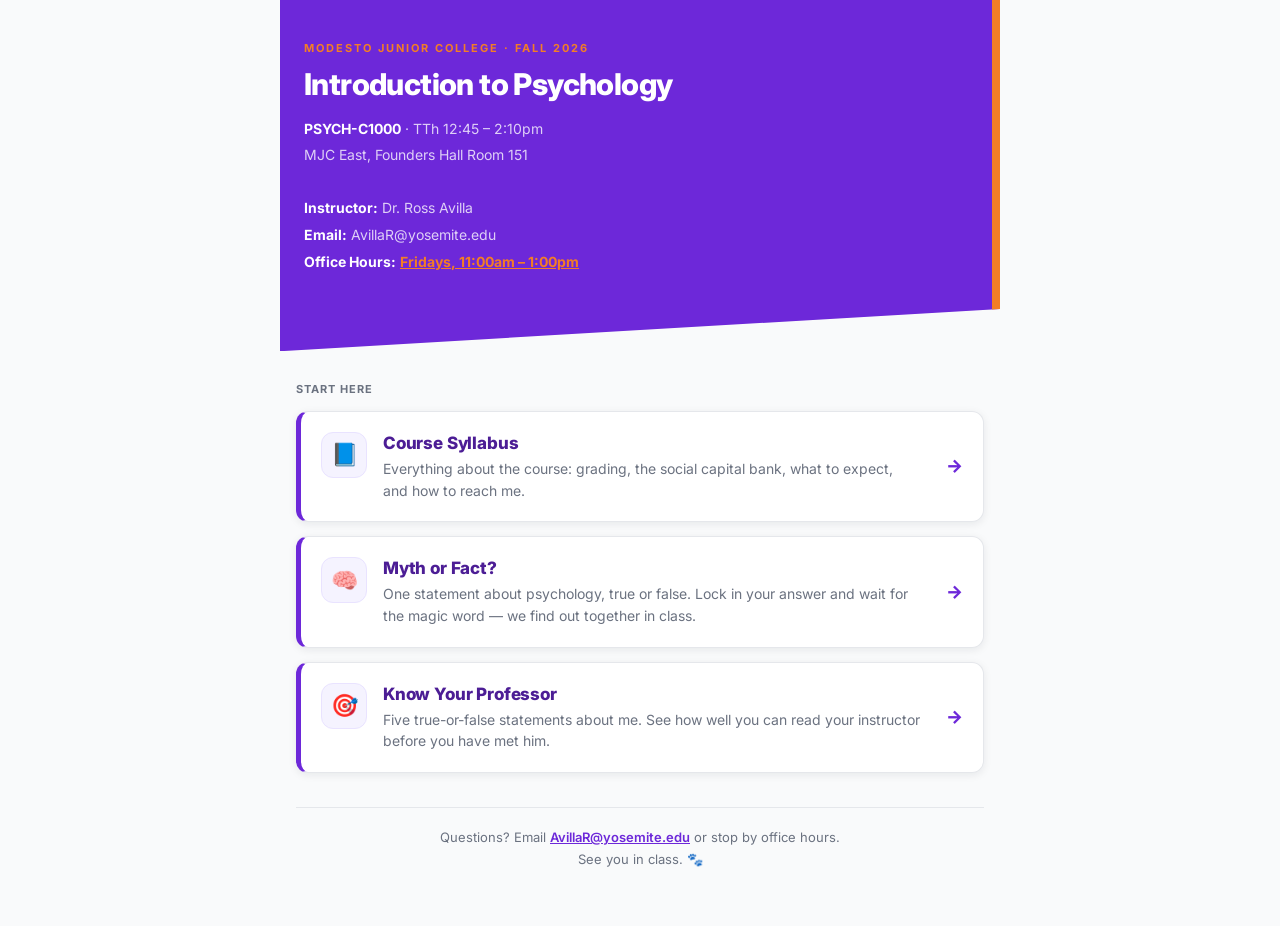
==== index.html @ 6e70d526 "Add a course home page at the site root GitHub Pages serves this repo from the root of main, but the" ====
<!DOCTYPE html>
<html lang="en">
<head>
<meta charset="utf-8">
<meta name="viewport" content="width=device-width, initial-scale=1, viewport-fit=cover">
<meta name="theme-color" content="#6D28D9">
<meta name="description" content="Course home for PSYCH-C1000, Introduction to Psychology with Dr. Ross Avilla at Modesto Junior College. Syllabus, class activities, and office hours.">
<title>PSYCH-C1000 — Introduction to Psychology</title>

<link rel="icon" type="image/x-icon" href="assets/img/favicon/favicon.ico">
<link rel="icon" type="image/png" sizes="32x32" href="assets/img/favicon/favicon-32x32.png">
<link rel="icon" type="image/png" sizes="16x16" href="assets/img/favicon/favicon-16x16.png">
<link rel="apple-touch-icon" sizes="180x180" href="assets/img/favicon/apple-touch-icon.png">
<link rel="manifest" href="assets/img/favicon/site.webmanifest">

<link rel="preconnect" href="https://fonts.googleapis.com">
<link rel="preconnect" href="https://fonts.gstatic.com" crossorigin>
<link href="https://fonts.googleapis.com/css2?family=Inter:wght@400;500;600;700;800&display=swap" rel="stylesheet">

<style>
/* ═══════════════════════════════════════════════════════════
   TOKENS  (matched to PSYCHC1000-syllabus.html)
   ═══════════════════════════════════════════════════════════ */
:root {
  --purple:        #6D28D9;
  --purple-dark:   #5B21B6;
  --purple-darker: #4C1D95;
  --purple-light:  #F5F3FF;
  --orange:        #F37D26;
  --indigo:        #1E1B4B;
  --text:          #111827;
  --text-muted:    #6B7280;
  --border:        #E5E7EB;
  --bg:            #F9FAFB;
  --white:         #FFFFFF;
  --shadow:        0 2px 8px rgba(17,24,39,.08);
  --shadow-lg:     0 10px 34px rgba(30,27,75,.14);
  --font:          'Inter', -apple-system, BlinkMacSystemFont, 'Segoe UI', Roboto, Helvetica, Arial, sans-serif;
}

*, *::before, *::after { box-sizing: border-box; margin: 0; padding: 0; }

html { -webkit-text-size-adjust: 100%; }

body {
  font-family: var(--font);
  font-size: 16px;
  line-height: 1.6;
  color: var(--text);
  background: var(--bg);
  min-height: 100vh;
}

.wrap {
  max-width: 720px;
  margin: 0 auto;
  padding: 0 16px 56px;
}

/* ── HERO ────────────────────────────────────────────────── */
.hero {
  background: var(--purple);
  clip-path: polygon(0 0, 100% 0, 100% 88%, 0 100%);
  padding: max(40px, env(safe-area-inset-top)) 24px 76px;
  margin: 0 -16px 30px;
  position: relative;
  overflow: hidden;
}
.hero::after {
  content: '';
  position: absolute;
  right: 0; top: 0; bottom: 0;
  width: 8px;
  background: var(--orange);
}
.hero-label {
  font-size: 11px;
  font-weight: 700;
  color: var(--orange);
  text-transform: uppercase;
  letter-spacing: 2px;
  margin-bottom: 8px;
}
.hero h1 {
  font-size: 30px;
  font-weight: 800;
  color: var(--white);
  line-height: 1.2;
  margin-bottom: 14px;
  letter-spacing: -.02em;
}
@media (max-width: 380px) { .hero h1 { font-size: 26px; } }
.hero-meta {
  font-size: 14px;
  color: rgba(255,255,255,0.78);
  line-height: 1.9;
}
.hero-meta strong { color: var(--white); }
.hero-meta a {
  color: var(--orange);
  font-weight: 700;
  text-decoration: underline;
  -webkit-tap-highlight-color: transparent;
}
.hero-meta a:hover { color: #ffd8b0; }

/* ── CARD LIST ───────────────────────────────────────────── */
.section-label {
  font-size: 11px;
  font-weight: 700;
  letter-spacing: .09em;
  text-transform: uppercase;
  color: var(--text-muted);
  margin-bottom: 12px;
}
.cards { display: flex; flex-direction: column; gap: 14px; list-style: none; }
.card {
  display: flex;
  align-items: flex-start;
  gap: 16px;
  padding: 20px 20px;
  background: var(--white);
  border: 1px solid var(--border);
  border-left: 5px solid var(--purple);
  border-radius: 12px;
  box-shadow: var(--shadow);
  text-decoration: none;
  color: inherit;
  transition: transform .14s ease, box-shadow .14s ease, border-color .14s ease;
  -webkit-tap-highlight-color: transparent;
}
.card:hover {
  transform: translateY(-2px);
  box-shadow: var(--shadow-lg);
  border-left-color: var(--orange);
}
.card:focus-visible { outline: 3px solid var(--purple); outline-offset: 3px; }
.card .glyph {
  flex: none;
  width: 46px;
  height: 46px;
  border-radius: 12px;
  display: grid;
  place-items: center;
  font-size: 22px;
  background: var(--purple-light);
  border: 1px solid #E9E3FF;
}
.card .body { min-width: 0; }
.card h2 {
  font-size: 17px;
  font-weight: 800;
  color: var(--purple-darker);
  line-height: 1.3;
  margin-bottom: 4px;
  letter-spacing: -.01em;
}
.card p { font-size: 14px; color: var(--text-muted); line-height: 1.55; }
.card .arrow {
  flex: none;
  align-self: center;
  margin-left: auto;
  padding-left: 10px;
  color: var(--purple);
  font-weight: 800;
  font-size: 18px;
}

/* ── FOOTER ──────────────────────────────────────────────── */
.foot {
  margin-top: 34px;
  padding-top: 18px;
  border-top: 1px solid var(--border);
  font-size: 13px;
  line-height: 1.7;
  color: var(--text-muted);
  text-align: center;
}
.foot a { color: var(--purple); font-weight: 600; }

@media (prefers-reduced-motion: reduce) {
  *, *::before, *::after {
    transition-duration: .001ms !important;
    animation-duration: .001ms !important;
  }
}
</style>
</head>
<body>

<div class="wrap">

  <header class="hero">
    <p class="hero-label">Modesto Junior College · Fall 2026</p>
    <h1>Introduction to Psychology</h1>
    <div class="hero-meta">
      <strong>PSYCH-C1000</strong> · TTh 12:45 – 2:10pm<br>
      MJC East, Founders Hall Room 151<br><br>
      <strong>Instructor:</strong> Dr. Ross Avilla<br>
      <strong>Email:</strong> AvillaR@yosemite.edu<br>
      <strong>Office Hours:</strong> <a href="https://calendly.com/rossdavilla/officehour" target="_blank" rel="noopener">Fridays, 11:00am – 1:00pm</a>
    </div>
  </header>

  <main>
    <p class="section-label">Start here</p>
    <ul class="cards">
      <li>
        <a class="card" href="PSYCHC1000-syllabus.html">
          <span class="glyph" aria-hidden="true">📘</span>
          <span class="body">
            <h2>Course Syllabus</h2>
            <p>Everything about the course: grading, the social capital bank, what to expect, and how to reach me.</p>
          </span>
          <span class="arrow" aria-hidden="true">→</span>
        </a>
      </li>
      <li>
        <a class="card" href="mythorfact.html">
          <span class="glyph" aria-hidden="true">🧠</span>
          <span class="body">
            <h2>Myth or Fact?</h2>
            <p>One statement about psychology, true or false. Lock in your answer and wait for the magic word — we find out together in class.</p>
          </span>
          <span class="arrow" aria-hidden="true">→</span>
        </a>
      </li>
      <li>
        <a class="card" href="knowyourprof.html">
          <span class="glyph" aria-hidden="true">🎯</span>
          <span class="body">
            <h2>Know Your Professor</h2>
            <p>Five true-or-false statements about me. See how well you can read your instructor before you have met him.</p>
          </span>
          <span class="arrow" aria-hidden="true">→</span>
        </a>
      </li>
    </ul>

    <p class="foot">
      Questions? Email <a href="mailto:AvillaR@yosemite.edu">AvillaR@yosemite.edu</a> or stop by office hours.<br>
      See you in class. 🐾
    </p>
  </main>

</div>

</body>
</html>
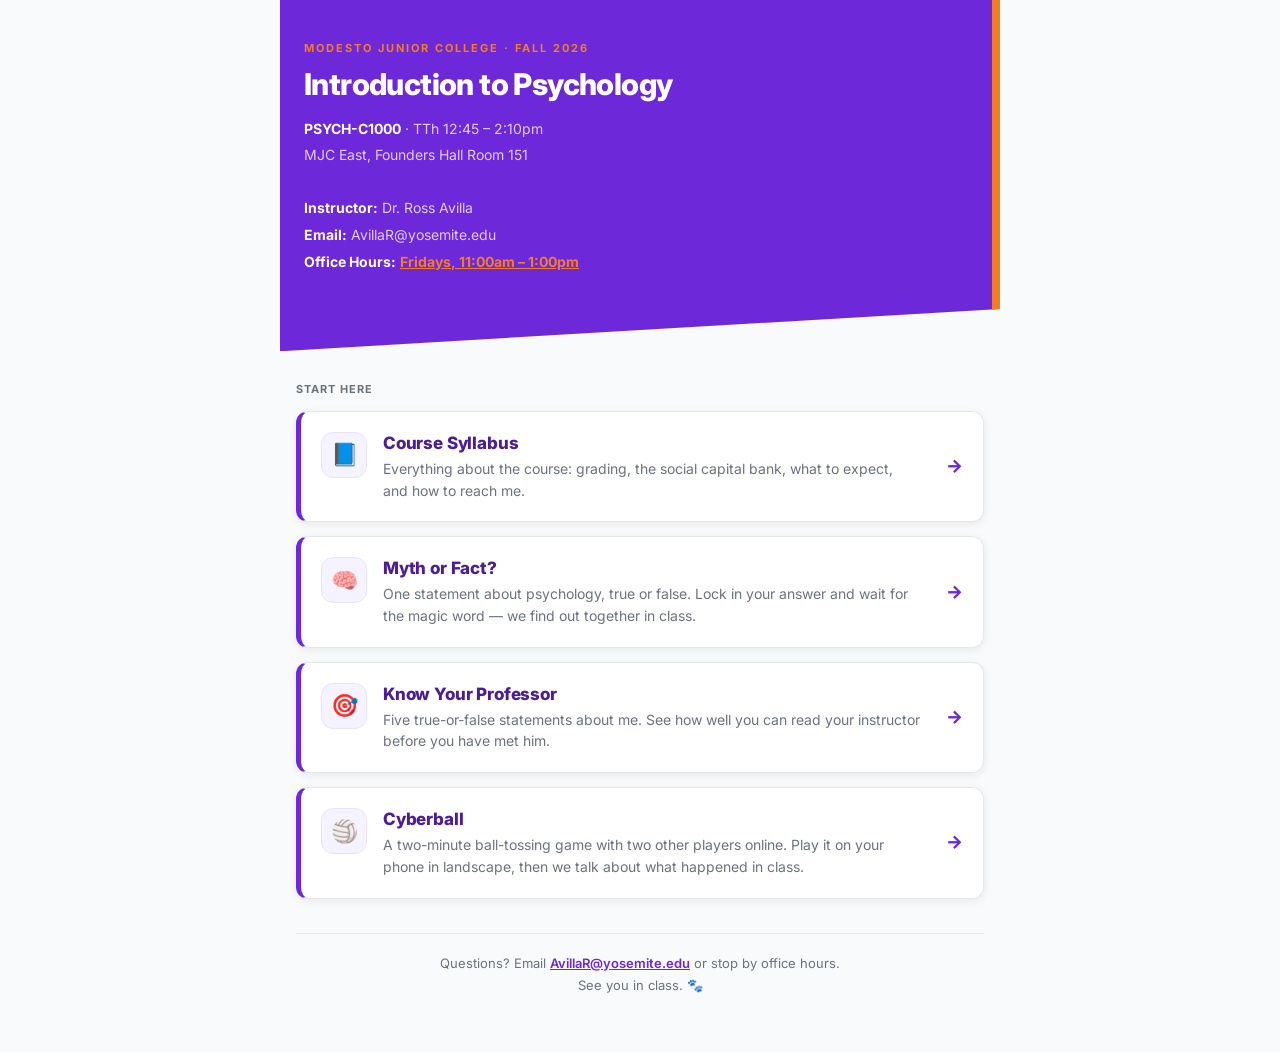
==== commit 13320cc7: "Add Cyberball inclusion/exclusion game A phone-friendly version of the Williams & Jarvis ball-toss p" ====
--- a/index.html
+++ b/index.html
@@ -235,6 +235,16 @@
           <span class="arrow" aria-hidden="true">→</span>
         </a>
       </li>
+      <li>
+        <a class="card" href="cyberball/">
+          <span class="glyph" aria-hidden="true">🏐</span>
+          <span class="body">
+            <h2>Cyberball</h2>
+            <p>A two-minute ball-tossing game with two other players online. Play it on your phone in landscape, then we talk about what happened in class.</p>
+          </span>
+          <span class="arrow" aria-hidden="true">→</span>
+        </a>
+      </li>
     </ul>
 
     <p class="foot">
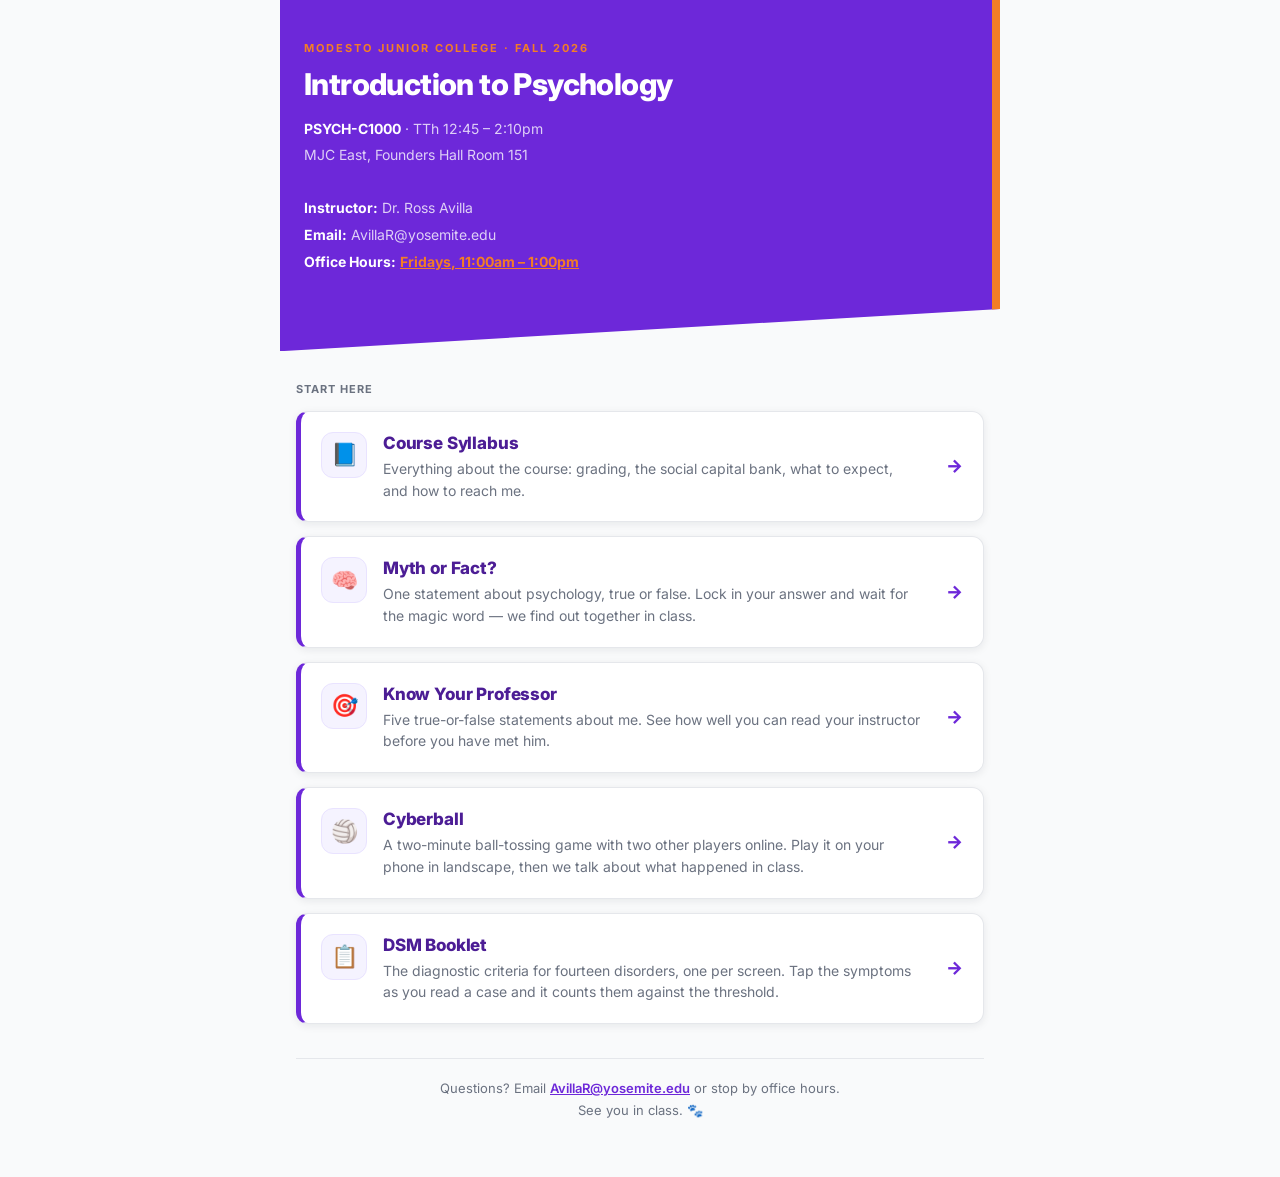
==== commit e7e02c61: "Add DSM Booklet, a mobile criteria reference DSM-5-TR criteria for fourteen disorders, one per scree" ====
--- a/index.html
+++ b/index.html
@@ -7,11 +7,11 @@
 <meta name="description" content="Course home for PSYCH-C1000, Introduction to Psychology with Dr. Ross Avilla at Modesto Junior College. Syllabus, class activities, and office hours.">
 <title>PSYCH-C1000 — Introduction to Psychology</title>
 
-<link rel="icon" type="image/x-icon" href="assets/img/favicon/favicon.ico">
-<link rel="icon" type="image/png" sizes="32x32" href="assets/img/favicon/favicon-32x32.png">
-<link rel="icon" type="image/png" sizes="16x16" href="assets/img/favicon/favicon-16x16.png">
-<link rel="apple-touch-icon" sizes="180x180" href="assets/img/favicon/apple-touch-icon.png">
-<link rel="manifest" href="assets/img/favicon/site.webmanifest">
+<link rel="icon" type="image/x-icon" href="syllabus-assets/img/favicon/favicon.ico">
+<link rel="icon" type="image/png" sizes="32x32" href="syllabus-assets/img/favicon/favicon-32x32.png">
+<link rel="icon" type="image/png" sizes="16x16" href="syllabus-assets/img/favicon/favicon-16x16.png">
+<link rel="apple-touch-icon" sizes="180x180" href="syllabus-assets/img/favicon/apple-touch-icon.png">
+<link rel="manifest" href="syllabus-assets/img/favicon/site.webmanifest">
 
 <link rel="preconnect" href="https://fonts.googleapis.com">
 <link rel="preconnect" href="https://fonts.gstatic.com" crossorigin>
@@ -245,6 +245,16 @@
           <span class="arrow" aria-hidden="true">→</span>
         </a>
       </li>
+      <li>
+        <a class="card" href="dsm.html">
+          <span class="glyph" aria-hidden="true">📋</span>
+          <span class="body">
+            <h2>DSM Booklet</h2>
+            <p>The diagnostic criteria for fourteen disorders, one per screen. Tap the symptoms as you read a case and it counts them against the threshold.</p>
+          </span>
+          <span class="arrow" aria-hidden="true">→</span>
+        </a>
+      </li>
     </ul>
 
     <p class="foot">
